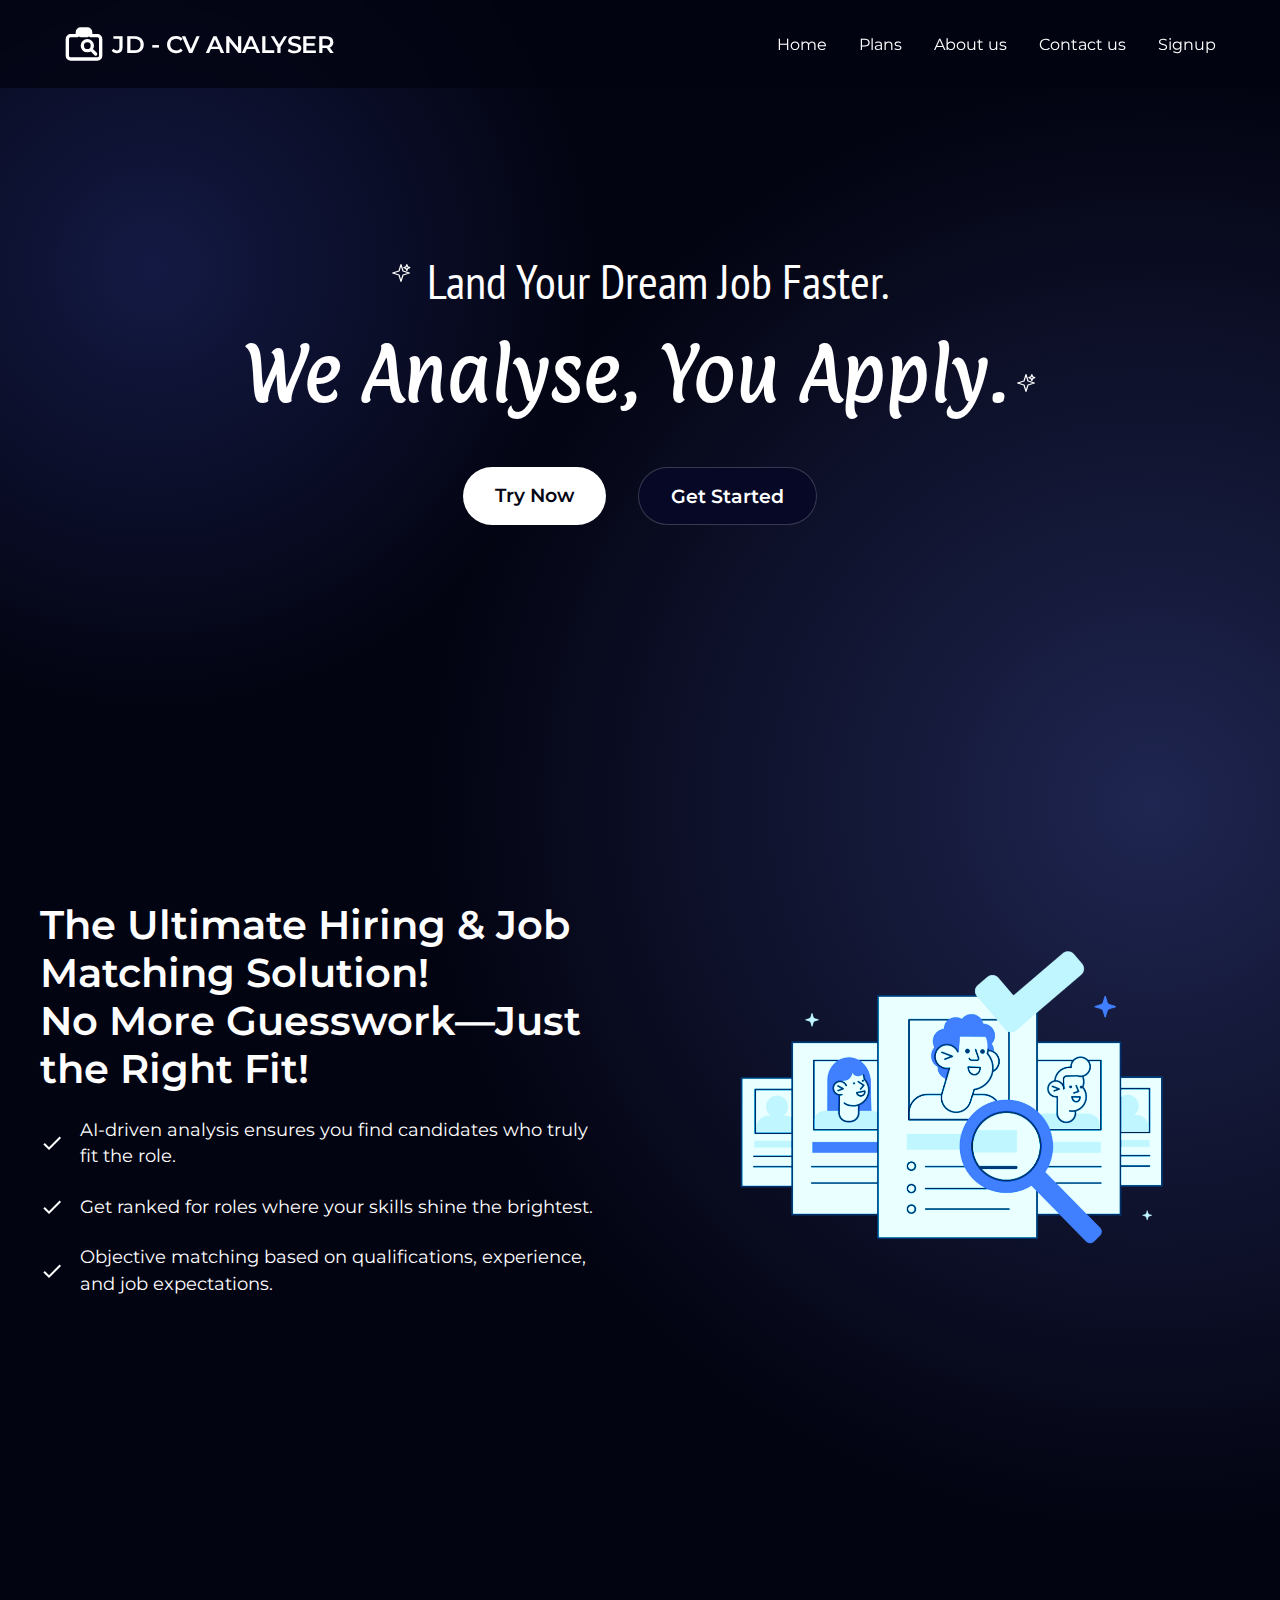
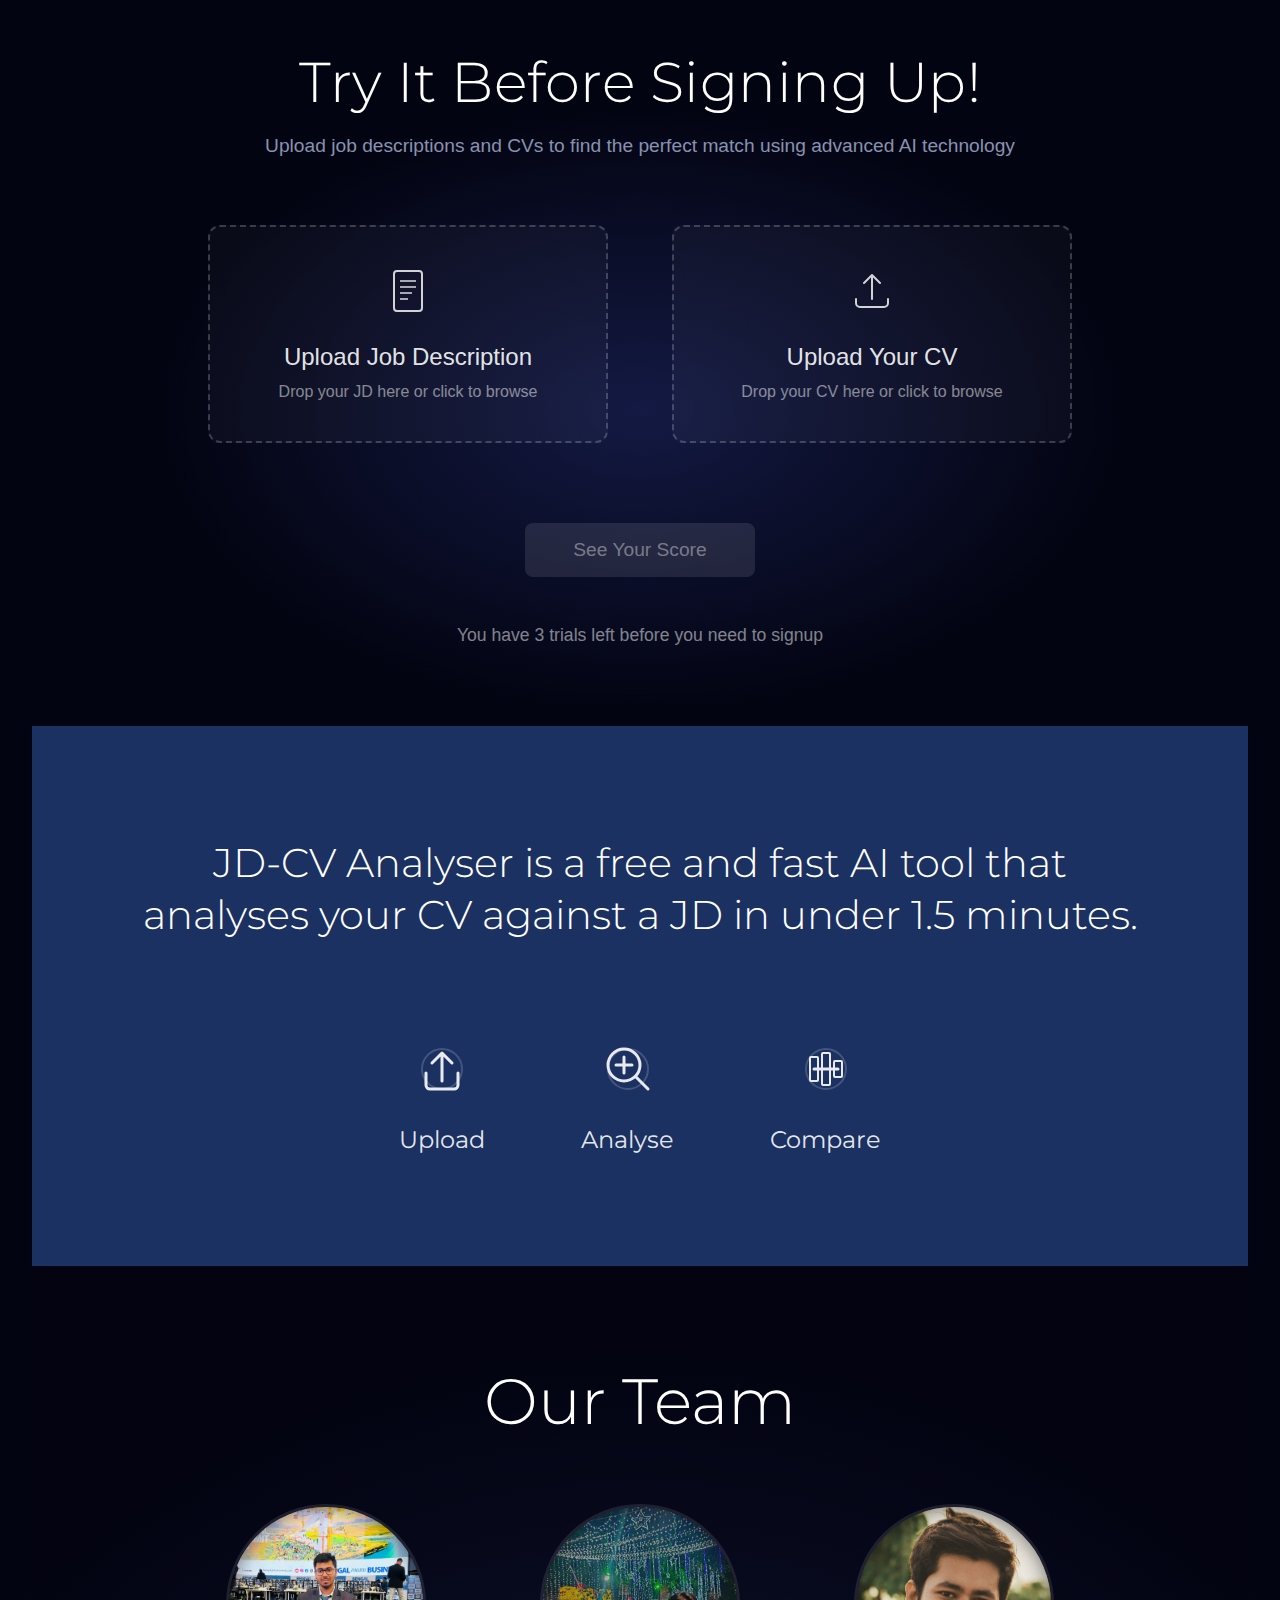
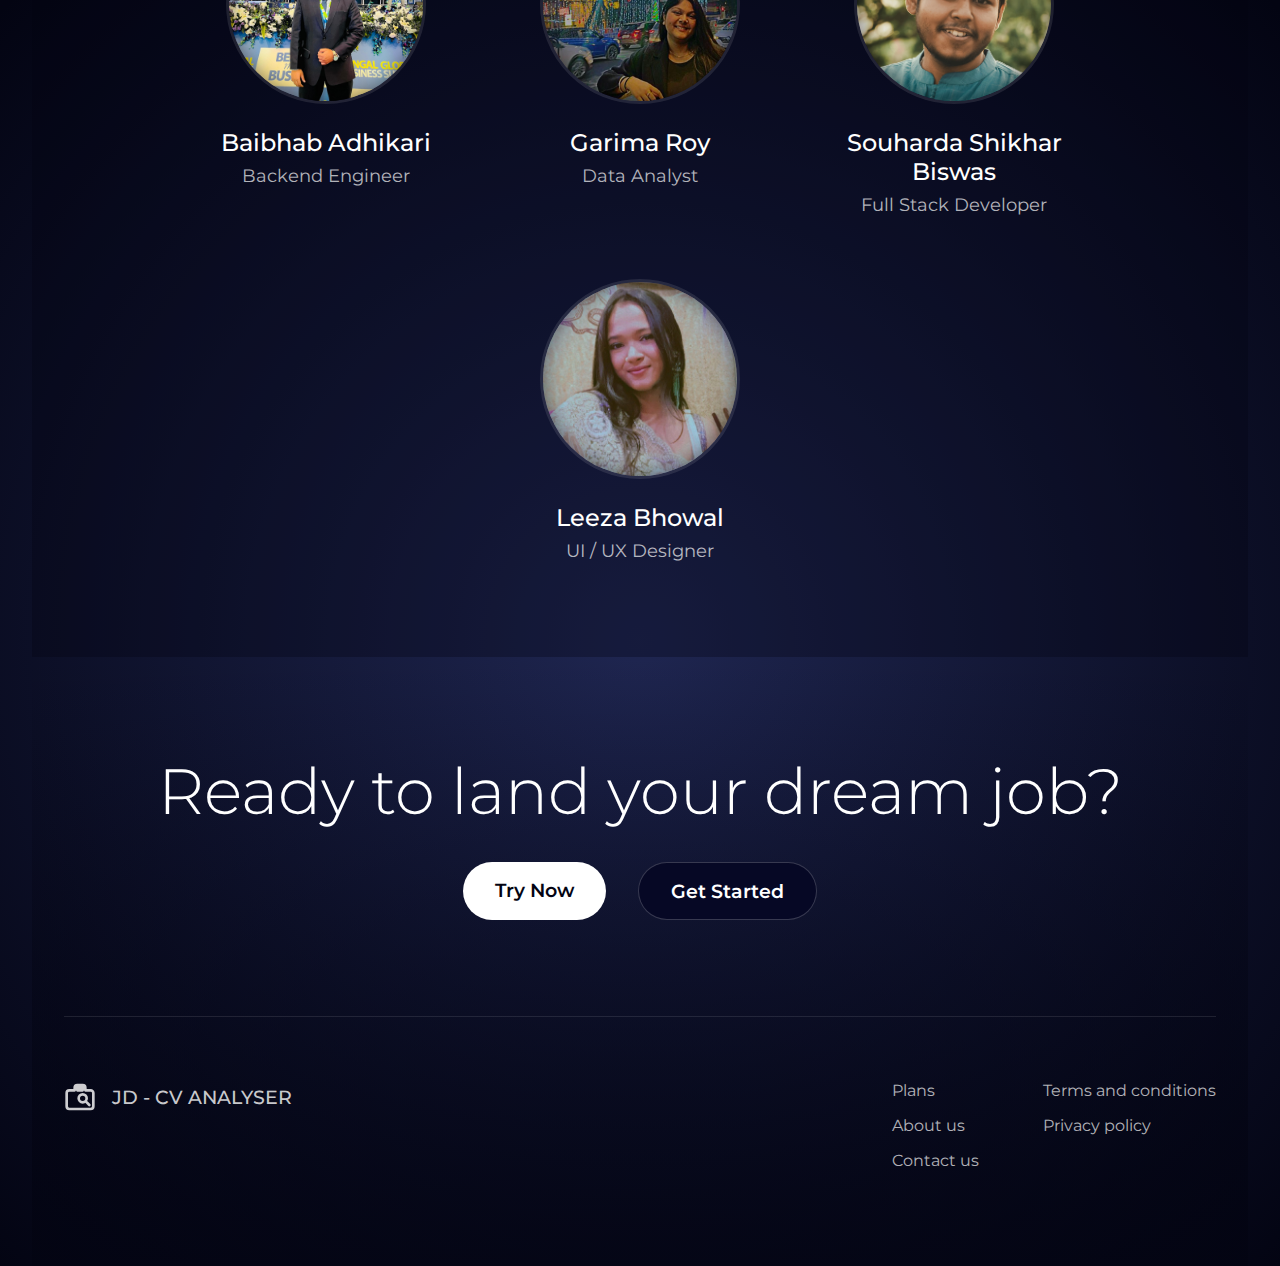
==== frontend/index.html @ 272a3bd8 "add new SVG icons and implement signup form toggle functionality; remove old signup files" ====
<!DOCTYPE html>

<html lang="en">

<head>
    <meta charset="UTF-8">
    <meta name="viewport" content="width=device-width, initial-scale=1.0">
    <title>JD - CV ANALYSER</title>
    <link
        href="https://fonts.googleapis.com/css2?family=Montserrat:wght@400;600&family=PT+Sans+Narrow:wght@400;700&family=Paprika&display=swap"
        rel="stylesheet">
    <link rel="stylesheet" href="styles.css">
</head>

<body>
    <nav>
        <a href="#home" class="logo">
            <img src="../assets/images/briefcase-search.svg" alt="Logo">
            JD - CV ANALYSER
        </a>
        <div class="nav-links">
            <a href="#home">Home</a>
            <a href="#plans">Plans</a>
            <a href="#about">About us</a>
            <a href="#contact">Contact us</a>
            <a href="signup.html">Signup</a>
        </div>
    </nav>

    <main>
        <div class="hero" id="home">
            <h1><span class="sparkle sparkle-start"><img src="../assets/images/sparkle.svg" alt="sparkle"></span>Land Your
                Dream Job
                Faster.</h1>
            <h2>We Analyse, You Apply.<span class="sparkle sparkle-end"><img src="../assets/images/sparkle.svg"
                        alt="sparkle"></span>
            </h2>
            <div class="buttons">
                <a href="#try-section" class="btn btn-primary">Try Now</a>
                <a href="signup.html" class="btn btn-secondary">Get Started</a>
            </div>
        </div>

        <div class="features">
            <div class="features-content">
                <h2 class="features-title">The Ultimate Hiring & Job Matching Solution!<br>No More Guesswork—Just the
                    Right Fit!</h2>
                <ul class="features-list">
                    <li>AI-driven analysis ensures you find candidates who truly fit the role.</li>
                    <li>Get ranked for roles where your skills shine the brightest.</li>
                    <li>Objective matching based on qualifications, experience, and job expectations.</li>
                </ul>
            </div>
            <div class="features-illustration">
                <img src="../assets/images/Perfect candidate's cv found.png" alt="Resume Analysis Illustration">
            </div>
        </div>

        <!-- Try Before Signup Section -->
        <section class="try-before-signup" id="try-section">
            <div class="container">
                <h2>Try It Before Signing Up!</h2>
                <p class="subtitle">Upload job descriptions and CVs to find the perfect match using advanced AI
                    technology</p>

                <div class="upload-containers">
                    <div class="upload-box">
                        <div class="upload-area" id="jdUploadArea">
                            <img src="../assets/images/document-icon.svg" alt="Document Icon">
                            <h3>Upload Job Description</h3>
                            <p>Drop your JD here or click to browse</p>
                            <input type="file" id="jdFileInput" accept=".pdf,.txt,.rtf,.docx" hidden>
                        </div>
                    </div>

                    <div class="upload-box">
                        <div class="upload-area" id="cvUploadArea">
                            <img src="../assets/images/upload-icon.svg" alt="Upload Icon">
                            <h3>Upload Your CV</h3>
                            <p>Drop your CV here or click to browse</p>
                            <input type="file" id="cvFileInput" accept=".pdf,.txt,.rtf,.docx" hidden>
                        </div>
                    </div>
                </div>

                <button id="seeScore" class="score-button" disabled>See Your Score</button>

                <p class="trials-text">You have <span id="trialsLeft">3</span> trials left before you need to signup</p>
            </div>
        </section>

        <!-- Process Section -->
        <section class="process">
            <h2>JD-CV Analyser is a free and fast AI tool that analyses your CV against a JD in under 1.5 minutes.</h2>
            <div class="process-steps">
                <div class="step">
                    <img src="../assets/images/upload-step-icon.svg" alt="Upload">
                    <h3>Upload</h3>
                </div>
                <div class="step">
                    <img src="../assets/images/analyse-icon.svg" alt="Analyse">
                    <h3>Analyse</h3>
                </div>
                <div class="step">
                    <img src="../assets/images/compare-icon.svg" alt="Compare">
                    <h3>Compare</h3>
                </div>
            </div>
        </section>

        <!-- Team Section -->
        <section class="team" id="about">
            <h2>Our Team</h2>
            <div class="team-members">
                <div class="member">
                    <div class="member-image">
                        <img src="../assets/images/team/baibhab.jpg" alt="Baibhab Adhikari">
                    </div>
                    <h3>Baibhab Adhikari</h3>
                    <p>Backend Engineer</p>
                </div>
                <div class="member">
                    <div class="member-image">
                        <img src="../assets/images/team/garima.jpg" alt="Garima Roy">
                    </div>
                    <h3>Garima Roy</h3>
                    <p>Data Analyst</p>
                </div>
                <div class="member">
                    <div class="member-image">
                        <img src="../assets/images/team/souharda.jpg" alt="Souhardha Shikhar Biswas">
                    </div>
                    <h3>Souharda Shikhar Biswas</h3>
                    <p>Full Stack Developer</p>
                </div>
                <div class="member">
                    <div class="member-image">
                        <img src="../assets/images/team/leeza.jpg" alt="Leeza Bhowal">
                    </div>
                    <h3>Leeza Bhowal</h3>
                    <p>UI / UX Designer</p>
                </div>
            </div>
        </section>

        <!-- Footer Section -->
        <footer class="footer">
            <div class="footer-content">
                <div class="footer-cta">
                    <h2>Ready to land your dream job?</h2>
                    <div class="footer-buttons">
                        <a href="#try-section" class="btn btn-primary">Try Now</a>
                        <a href="signup.html" class="btn btn-secondary">Get Started</a>
                    </div>
                </div>
                <div class="footer-bottom">
                    <div class="footer-logo">
                        <img src="../assets/images/briefcase-search.svg" alt="Logo">
                        <span>JD - CV ANALYSER</span>
                    </div>
                    <div class="footer-links">
                        <div class="footer-links-column">
                            <a href="#plans">Plans</a>
                            <a href="#about">About us</a>
                            <a href="#contact">Contact us</a>
                        </div>
                        <div class="footer-links-column">
                            <a href="#terms">Terms and conditions</a>
                            <a href="#privacy">Privacy policy</a>
                        </div>
                    </div>
                </div>
            </div>
        </footer>
    </main>
    <script src="script.js"></script>
</body>

</html>
---- frontend/styles.css ----
* {
    margin: 0;
    padding: 0;
    box-sizing: border-box;
}

/* Hide scrollbar for Chrome, Safari and Opera */
::-webkit-scrollbar {
    display: none;
}

/* Hide scrollbar for IE, Edge and Firefox */
html {
    -ms-overflow-style: none;
    /* IE and Edge */
    scrollbar-width: none;
    /* Firefox */
    scroll-behavior: smooth;
    scroll-padding-top: 100px;
    /* Add padding for fixed nav */
}

body {
    min-height: 100vh;
    background:
        radial-gradient(circle 728px at 12% 6%,
            rgba(30, 40, 100, 0.6) 0%,
            rgba(3, 4, 18, 0) 60%),
        radial-gradient(circle 1200px at 90% 18%,
            rgba(49, 60, 122, 0.6) 0%,
            rgba(7, 9, 37, 0) 60%),
        radial-gradient(ellipse 800px 500px at 50% 45%,
            rgba(30, 40, 100, 0.6) 0%,
            rgba(3, 4, 18, 0) 60%),
        radial-gradient(circle 1500px at 50% 86%,
            rgba(49, 60, 122, 0.6) 0%,
            rgba(7, 9, 37, 0) 60%),
        #030412;
    font-family: Arial, sans-serif;
    color: white;
    overflow-x: hidden;
}

nav {
    position: fixed;
    top: 0;
    left: 0;
    right: 0;
    padding: 1.5rem 4rem;
    display: flex;
    justify-content: space-between;
    align-items: center;
    background: rgba(3, 4, 18, 0.8);
    backdrop-filter: blur(10px);
    z-index: 1000;
    font-family: 'Montserrat';
}

.logo {
    display: flex;
    align-items: center;
    gap: 0.5rem;
    font-size: 1.5rem;
    font-weight: 600;
    font-family: 'Montserrat';
    letter-spacing: -0.5px;
    color: white;
    text-decoration: none;
    transition: opacity 0.3s;
}

.logo:hover {
    opacity: 0.8;
}

.logo img {
    width: 40px;
    height: 40px;
}

.nav-links {
    display: flex;
    gap: 2rem;
}

.nav-links a {
    color: white;
    text-decoration: none;
    font-size: 1rem;
    transition: opacity 0.3s;
    font-weight: 400;
}

.nav-links a:hover {
    opacity: 0.8;
}

main {
    min-height: 100vh;
    padding: 0 2rem;
    display: block;
}

.hero {
    min-height: 70vh;
    display: flex;
    flex-direction: column;
    align-items: center;
    justify-content: center;
    padding-top: 80px;
    margin-bottom: 4rem;
}

.hero h2 {
    font-size: 4rem;
    margin-bottom: 3rem;
    font-weight: 700;
    font-family: 'Paprika';
}

.hero h1 {
    font-size: 3rem;
    margin-top: 4rem;
    margin-bottom: 1rem;
    font-weight: 400;
    font-family: 'PT Sans Narrow';
}

.buttons {
    display: flex;
    gap: 2rem;
    justify-content: center;
}

.btn {
    padding: 1rem 2rem;
    border-radius: 50px;
    font-size: 1.2rem;
    cursor: pointer;
    transition: transform 0.3s;
    text-decoration: none;
    font-family: 'Montserrat', sans-serif;
    font-weight: 600;
}

.btn:hover {
    transform: scale(1.05);
}

.btn-primary {
    background: white;
    color: #030412;
}

.btn-secondary {
    background: #060825;
    color: white;
    border: 1px solid rgba(255, 255, 255, 0.2);
}

.sparkle {
    display: inline-block;
    width: 20px;
    height: 20px;
    position: relative;
}

.sparkle-start {
    margin-right: 1rem;
    top: -1rem;
    /* left: -1rem; */
}

.sparkle-end {
    margin-left: 0.5rem;
    top: -0.5rem;
}

.sparkle img {
    width: 100%;
    height: 100%;
}

.features {
    min-height: 90vh;
    display: flex;
    align-items: center;
    gap: 4rem;
    max-width: 1200px;
    margin: 4rem auto;
    padding: 2rem 0;
}

.features-content {
    flex: 1;
}

.features-title {
    font-family: 'Montserrat', sans-serif;
    font-size: 2.5rem;
    font-weight: 600;
    margin-bottom: 1.5rem;
    line-height: 1.2;
}

.features-list {
    list-style: none;
    display: flex;
    flex-direction: column;
    gap: 1.5rem;
}

.features-list li {
    display: flex;
    align-items: center;
    gap: 1rem;
    font-size: 1.1rem;
    line-height: 1.5;
    font-family: 'Montserrat', sans-serif;
}

.features-list li::before {
    content: "";
    display: inline-block;
    width: 24px;
    height: 24px;
    background-image: url('data:image/svg+xml,<svg xmlns="http://www.w3.org/2000/svg" viewBox="0 0 24 24" fill="white"><path d="M9 16.17L4.83 12l-1.42 1.41L9 19 21 7l-1.41-1.41L9 16.17z"/></svg>');
    background-size: contain;
    flex-shrink: 0;
}

.features-illustration {
    flex: 1;
    display: flex;
    justify-content: center;
}

.features-illustration img {
    width: 100%;
    max-width: 1000px;
    height: auto;
}

/* @media (max-width: 768px) {
    .features {
        flex-direction: column;
        text-align: center;
        gap: 2rem;
    }

    .features-list li {
        justify-content: center;
    }

    .features-title {
        font-size: 2rem;
    }
} */

/* Process Section */
.process {
    min-height: 60vh;
    display: flex;
    flex-direction: column;
    align-items: center;
    justify-content: center;
    padding: 4rem 2rem;
    background: rgba(3, 4, 18, 0.5);
    text-align: center;
    background-color: #1B3162; 
    padding: 0px 0px 0px 0px;
    margin: 0px 0px 0px 0px;
}

.process h2 {
    font-size: 2.5rem;
    font-weight: 300;
    max-width: 1000px;
    margin-bottom: 4rem;
    line-height: 1.3;
    font-family: 'Montserrat', sans-serif;
}

.process-steps {
    display: flex;
    justify-content: center;
    gap: 6rem;
    margin-top: 2rem;
}

.step {
    display: flex;
    flex-direction: column;
    align-items: center;
    gap: 1.5rem;
}

.step img {
    width: 64px;
    height: 64px;
    opacity: 0.9;
}

.step h3 {
    font-size: 1.5rem;
    font-weight: 400;
    color: rgba(255, 255, 255, 0.9);
    font-family: 'Montserrat', sans-serif;
}

@media (max-width: 768px) {
    .process h2 {
        font-size: 2rem;
    }

    .process-steps {
        flex-direction: column;
        gap: 3rem;
    }
}

/* Try Before Signup Section */
.try-before-signup {
    padding: 80px 0;
    text-align: center;
    color: #FFFFFF;
}

.try-before-signup h2 {
    font-size: 3.5rem;
    margin-bottom: 1rem;
    font-weight: 300;
    font-family: 'Montserrat', sans-serif;
    letter-spacing: 0.5px;
}

.try-before-signup .subtitle {
    font-size: 1.2rem;
    color: #8892B0;
    margin-bottom: 4rem;
    max-width: 800px;
    margin-left: auto;
    margin-right: auto;
    line-height: 1.5;
}

.upload-containers {
    display: flex;
    justify-content: center;
    gap: 4rem;
    margin-bottom: 3rem;
    padding: 0 2rem;
}

.upload-box {
    flex: 0 1 400px;
}

.upload-area {
    border: 2px dashed rgba(255, 255, 255, 0.2);
    border-radius: 12px;
    padding: 2.5rem;
    background: rgba(255, 255, 255, 0.03);
    cursor: pointer;
    transition: all 0.3s ease;
}

.upload-area:hover {
    border-color: rgba(255, 255, 255, 0.4);
    background: rgba(255, 255, 255, 0.05);
}

.upload-area img {
    width: 48px;
    height: 48px;
    margin-bottom: 1.5rem;
    opacity: 0.9;
}

.upload-area h3 {
    font-size: 1.5rem;
    margin-bottom: 0.75rem;
    font-weight: 400;
    color: rgba(255, 255, 255, 0.9);
}

.upload-area p {
    color: rgba(255, 255, 255, 0.5);
    font-size: 1rem;
}

.score-button {
    background: #64FFDA;
    color: #0A192F;
    border: none;
    padding: 1rem 3rem;
    font-size: 1.2rem;
    border-radius: 8px;
    cursor: pointer;
    transition: all 0.3s ease;
    margin: 2rem 0 3rem;
    font-weight: 500;
}

.score-button:disabled {
    background: rgba(255, 255, 255, 0.1);
    color: rgba(255, 255, 255, 0.4);
    cursor: not-allowed;
}

.score-button:hover:not(:disabled) {
    transform: translateY(-2px);
    box-shadow: 0 4px 12px rgba(100, 255, 218, 0.25);
}

.upload-area.disabled {
    opacity: 0.5;
    cursor: not-allowed;
    border-color: rgba(255, 255, 255, 0.1);
    pointer-events: none;
}

.upload-area.disabled:hover {
    background: rgba(255, 255, 255, 0.03);
    border-color: rgba(255, 255, 255, 0.1);
}

.trials-text {
    color: rgba(255, 255, 255, 0.5);
    font-size: 1.1rem;
    transition: all 0.3s ease;
}

.trials-text.no-trials {
    color: #FF4D4D;
    font-weight: 500;
}

/* Drag and Drop States */
.upload-area.drag-over {
    border-style: solid;
    border-color: rgba(255, 255, 255, 0.5);
    background: rgba(255, 255, 255, 0.08);
}

/* Team Section */
.team {
    padding: 6rem 2rem;
    text-align: center;
    background: rgba(3, 4, 18, 0.3);
}

.team h2 {
    font-size: 4rem;
    margin-bottom: 4rem;
    font-weight: 300;
    font-family: 'Montserrat', sans-serif;
    color: white;
}

.team-members {
    display: flex;
    justify-content: center;
    gap: 4rem;
    flex-wrap: wrap;
    max-width: 1400px;
    margin: 0 auto;
}

.member {
    flex: 0 1 250px;
    display: flex;
    flex-direction: column;
    align-items: center;
    gap: 1.5rem;
}

.member-image {
    width: 200px;
    height: 200px;
    border-radius: 50%;
    overflow: hidden;
    border: 3px solid rgba(255, 255, 255, 0.1);
    position: relative;
}

.member-image::after {
    content: '';
    position: absolute;
    inset: 0;
    border-radius: 50%;
    box-shadow: inset 0 0 20px rgba(0, 0, 0, 0.5);
}

.member-image img {
    width: 100%;
    height: 100%;
    object-fit: cover;
    transition: transform 0.3s ease;
}

.member:hover .member-image img {
    transform: scale(1.1);
}

.member h3 {
    font-size: 1.5rem;
    font-weight: 500;
    color: white;
    font-family: 'Montserrat', sans-serif;
    margin: 0;
}

.member p {
    font-size: 1.1rem;
    color: rgba(255, 255, 255, 0.7);
    margin: -1rem 0 0 0;
    font-family: 'Montserrat', sans-serif;
}

@media (max-width: 768px) {
    .team h2 {
        font-size: 3rem;
    }

    .team-members {
        gap: 3rem;
    }

    .member-image {
        width: 180px;
        height: 180px;
    }
}

/* Footer Section */
.footer {
    padding: 6rem 2rem;
    background: linear-gradient(180deg, rgba(3, 4, 18, 0) 0%, rgba(3, 4, 18, 0.8) 100%);
}

.footer-content {
    max-width: 1400px;
    margin: 0 auto;
}

.footer-cta {
    text-align: center;
    margin-bottom: 6rem;
}

.footer-cta h2 {
    font-size: 4rem;
    font-weight: 300;
    margin-bottom: 2rem;
    font-family: 'Montserrat', sans-serif;
    line-height: 1.2;
}

.footer-buttons {
    display: flex;
    gap: 2rem;
    justify-content: center;
}

.footer-bottom {
    display: flex;
    justify-content: space-between;
    align-items: flex-start;
    padding-top: 4rem;
    border-top: 1px solid rgba(255, 255, 255, 0.1);
}

.footer-logo {
    display: flex;
    align-items: center;
    gap: 1rem;
}

.footer-logo img {
    width: 32px;
    height: 32px;
    opacity: 0.8;
}

.footer-logo span {
    font-size: 1.2rem;
    font-weight: 500;
    color: rgba(255, 255, 255, 0.8);
    font-family: 'Montserrat', sans-serif;
}

.footer-links {
    display: flex;
    gap: 4rem;
}

.footer-links-column {
    display: flex;
    flex-direction: column;
    gap: 1rem;
}

.footer-links a {
    color: rgba(255, 255, 255, 0.7);
    text-decoration: none;
    font-size: 1rem;
    transition: color 0.3s;
    font-family: 'Montserrat', sans-serif;
}

.footer-links a:hover {
    color: white;
}

@media (max-width: 768px) {
    .footer {
        padding: 4rem 2rem;
    }

    .footer-cta h2 {
        font-size: 2.5rem;
    }

    .footer-bottom {
        flex-direction: column;
        align-items: center;
        gap: 2rem;
        text-align: center;
    }

    .footer-links {
        flex-direction: column;
        gap: 2rem;
        align-items: center;
    }

    .footer-links-column {
        align-items: center;
    }
}
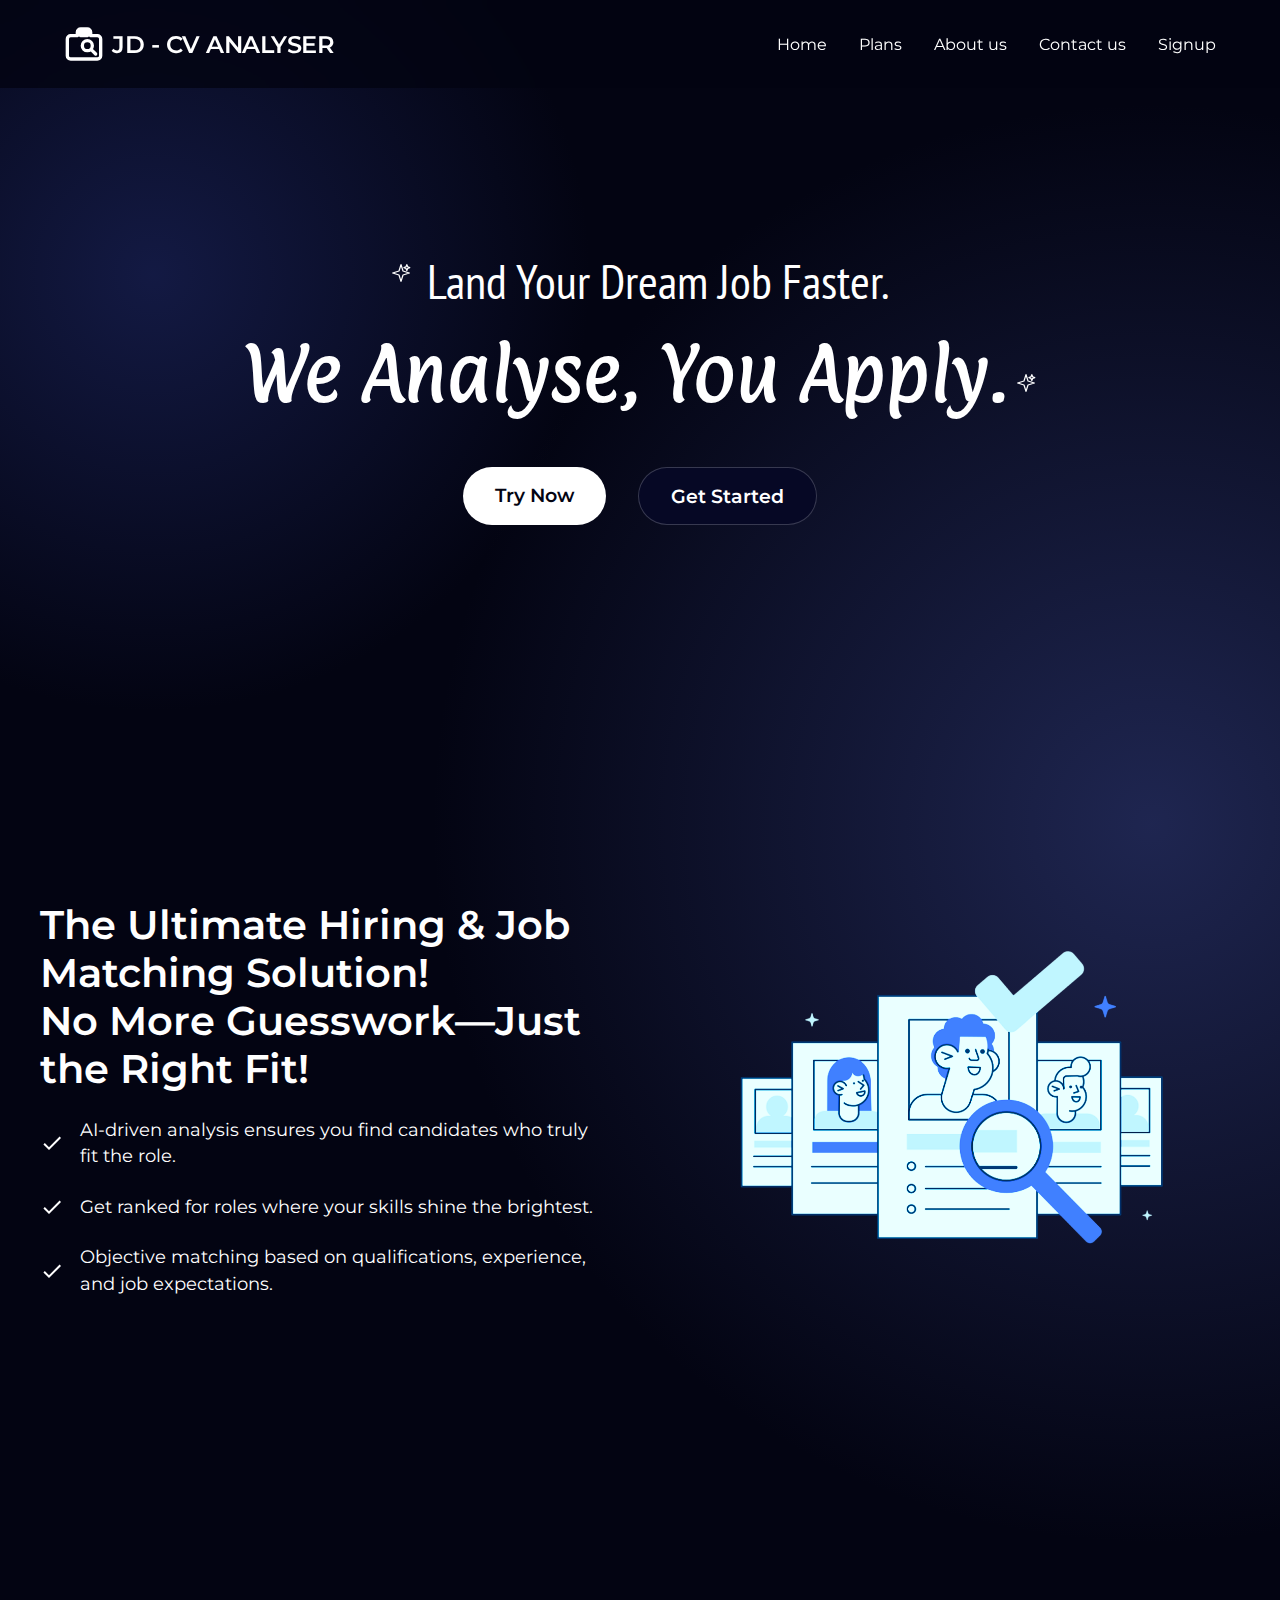
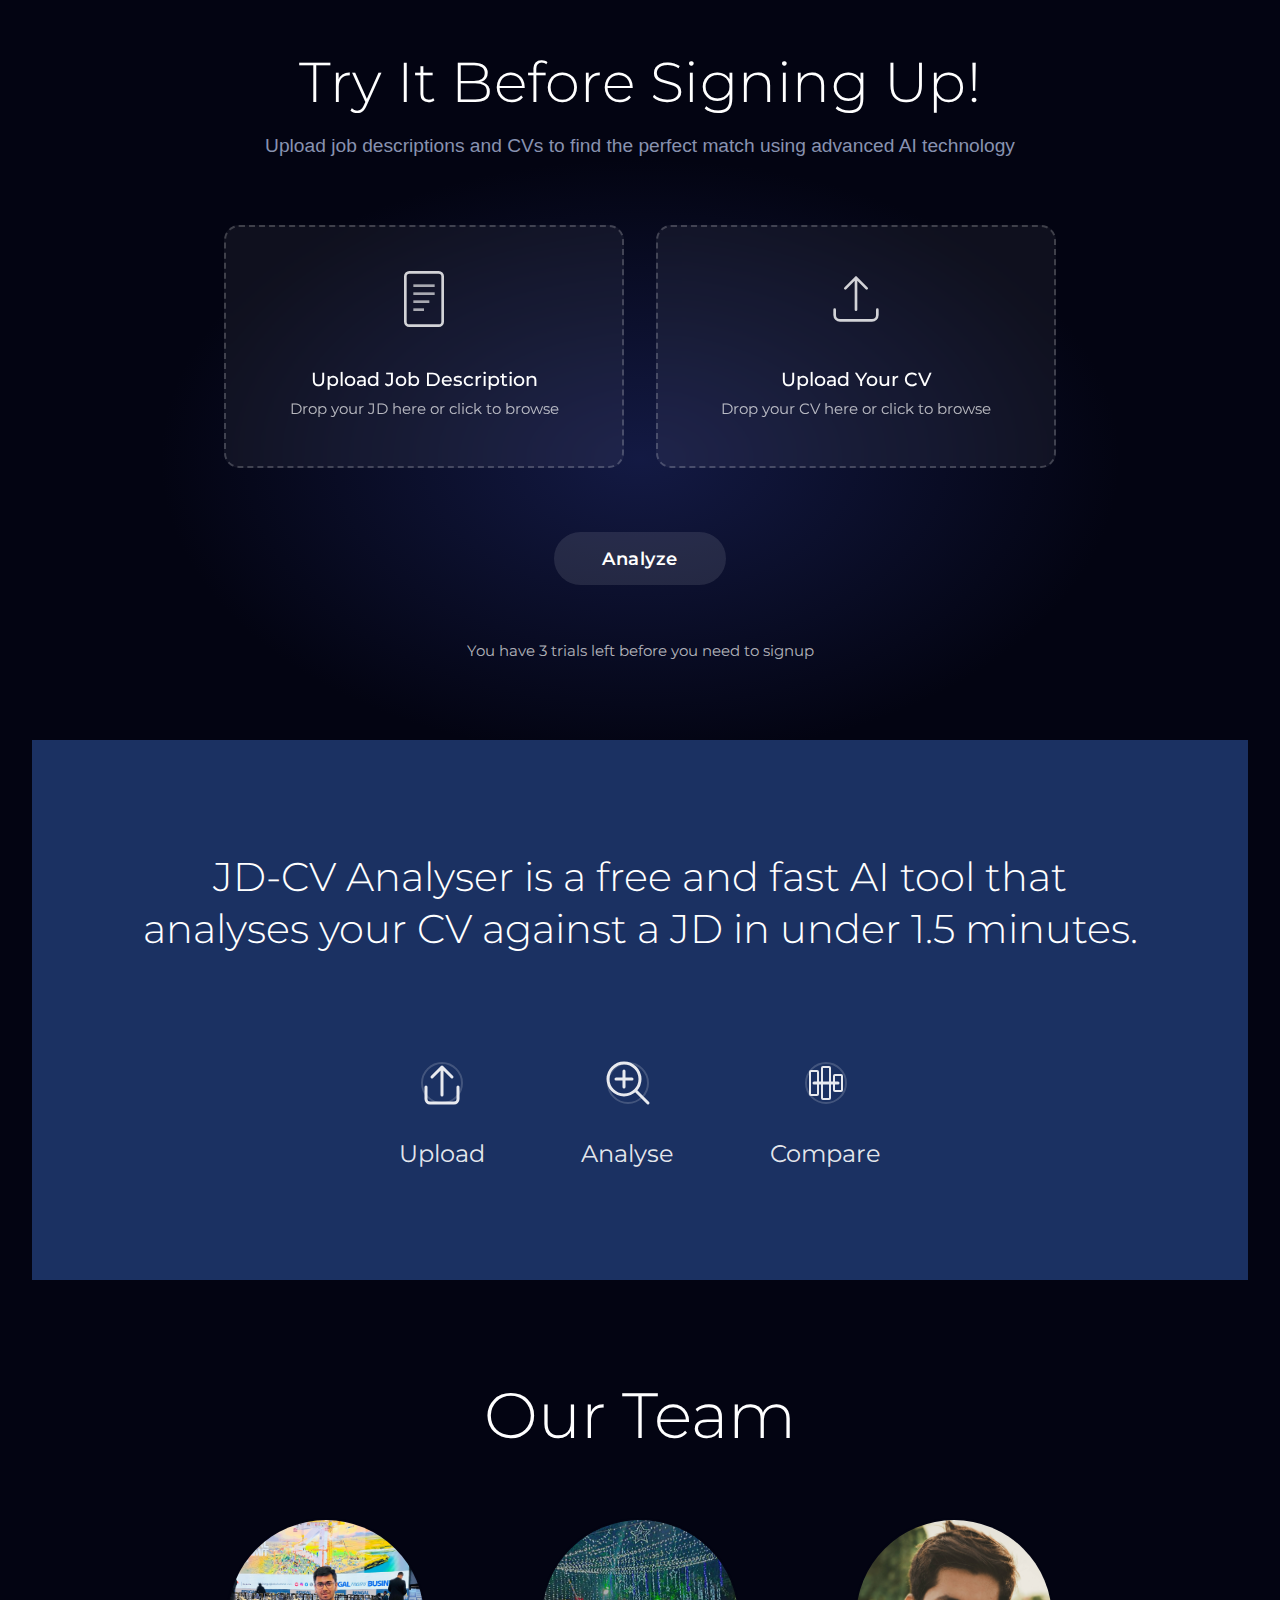
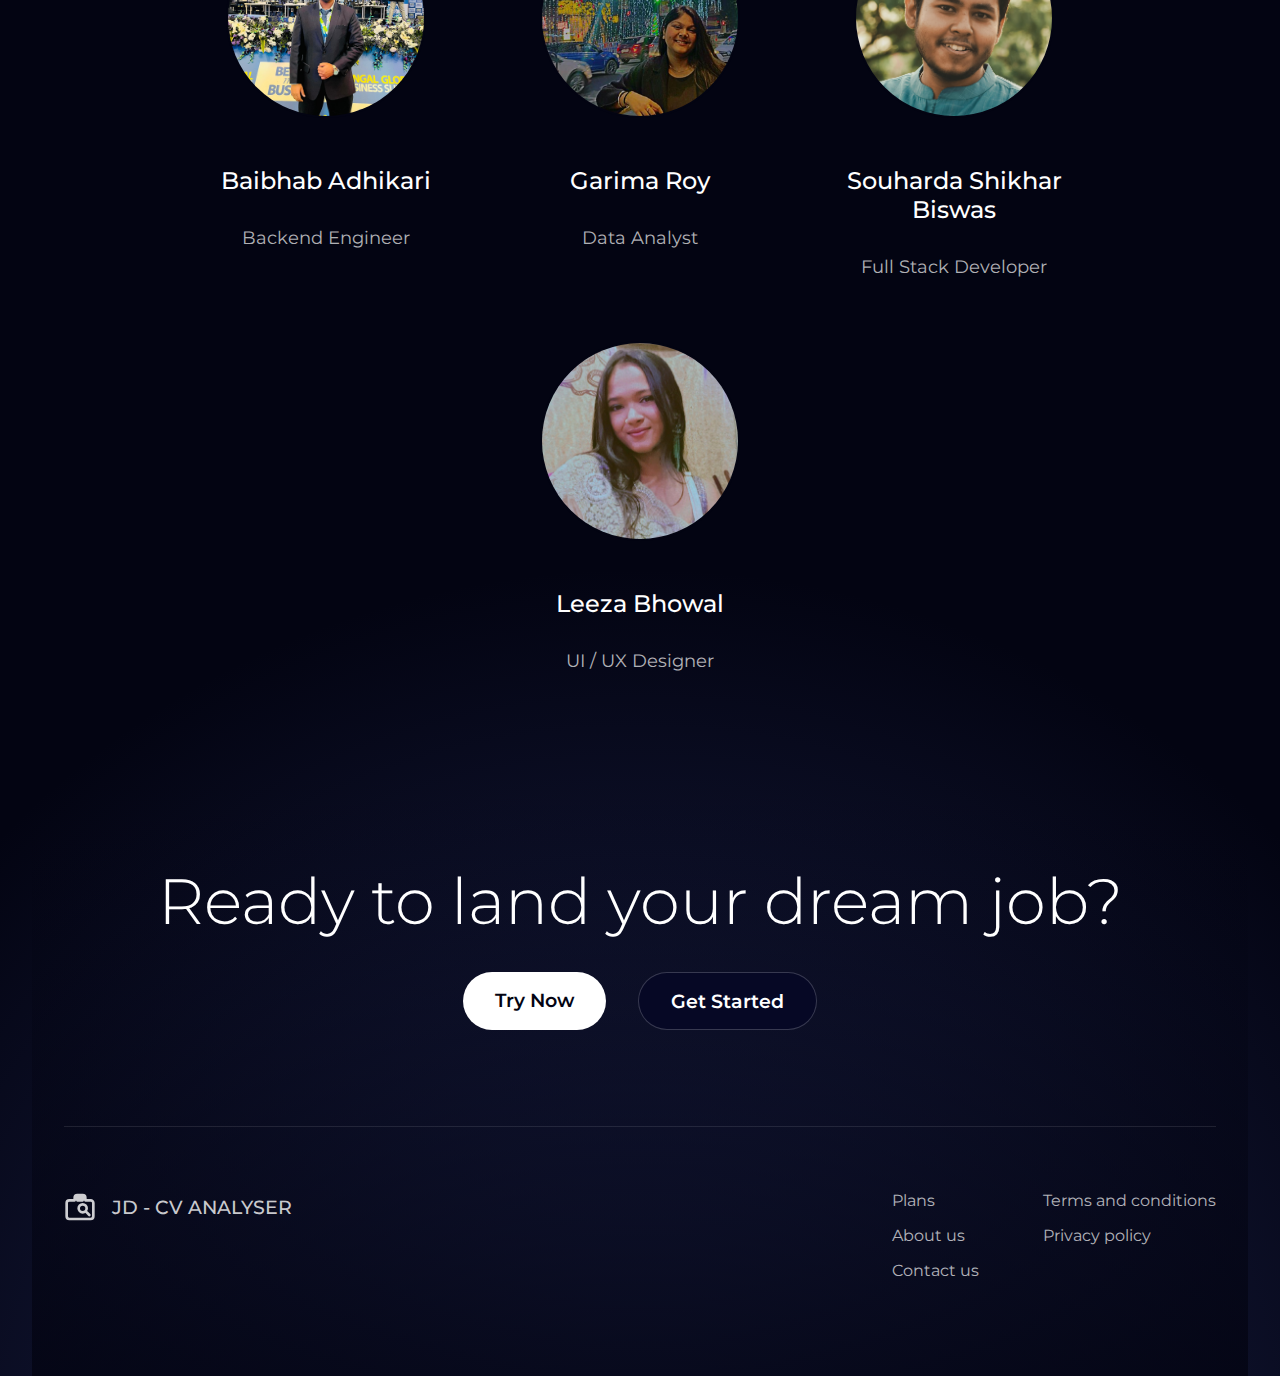
==== commit 60e931ac: "Enhance frontend UI with dynamic result display and improved error handling" ====
--- a/frontend/index.html
+++ b/frontend/index.html
@@ -20,7 +20,7 @@
         </a>
         <div class="nav-links">
             <a href="#home">Home</a>
-            <a href="#plans">Plans</a>
+            <a href="plans.html">Plans</a>
             <a href="#about">About us</a>
             <a href="#contact">Contact us</a>
             <a href="signup.html">Signup</a>
@@ -29,7 +29,8 @@
 
     <main>
         <div class="hero" id="home">
-            <h1><span class="sparkle sparkle-start"><img src="../assets/images/sparkle.svg" alt="sparkle"></span>Land Your
+            <h1><span class="sparkle sparkle-start"><img src="../assets/images/sparkle.svg" alt="sparkle"></span>Land
+                Your
                 Dream Job
                 Faster.</h1>
             <h2>We Analyse, You Apply.<span class="sparkle sparkle-end"><img src="../assets/images/sparkle.svg"
@@ -83,7 +84,7 @@
                     </div>
                 </div>
 
-                <button id="seeScore" class="score-button" disabled>See Your Score</button>
+                <button id="seeScore" class="score-button" disabled>Analyze</button>
 
                 <p class="trials-text">You have <span id="trialsLeft">3</span> trials left before you need to signup</p>
             </div>
--- a/frontend/styles.css
+++ b/frontend/styles.css
@@ -32,7 +32,7 @@
         radial-gradient(ellipse 800px 500px at 50% 45%,
             rgba(30, 40, 100, 0.6) 0%,
             rgba(3, 4, 18, 0) 60%),
-        radial-gradient(circle 1500px at 50% 86%,
+        radial-gradient(circle 1500px at 50% 102%,
             rgba(49, 60, 122, 0.6) 0%,
             rgba(7, 9, 37, 0) 60%),
         #030412;
@@ -344,110 +344,296 @@
     line-height: 1.5;
 }
 
+/* Upload Area Styles */
 .upload-containers {
     display: flex;
-    justify-content: center;
-    gap: 4rem;
-    margin-bottom: 3rem;
-    padding: 0 2rem;
+    gap: 2rem;
+    margin: 2rem 0;
+    flex-wrap: wrap;
+    justify-content: center;
 }
 
 .upload-box {
-    flex: 0 1 400px;
+    flex: 1;
+    min-width: 300px;
+    max-width: 400px;
 }
 
 .upload-area {
     border: 2px dashed rgba(255, 255, 255, 0.2);
-    border-radius: 12px;
+    border-radius: 15px;
     padding: 2.5rem;
-    background: rgba(255, 255, 255, 0.03);
+    text-align: center;
     cursor: pointer;
     transition: all 0.3s ease;
-}
-
-.upload-area:hover {
-    border-color: rgba(255, 255, 255, 0.4);
     background: rgba(255, 255, 255, 0.05);
-}
-
-.upload-area img {
-    width: 48px;
-    height: 48px;
-    margin-bottom: 1.5rem;
-    opacity: 0.9;
-}
-
-.upload-area h3 {
-    font-size: 1.5rem;
-    margin-bottom: 0.75rem;
-    font-weight: 400;
-    color: rgba(255, 255, 255, 0.9);
-}
-
-.upload-area p {
-    color: rgba(255, 255, 255, 0.5);
-    font-size: 1rem;
-}
-
-.score-button {
-    background: #64FFDA;
-    color: #0A192F;
-    border: none;
-    padding: 1rem 3rem;
-    font-size: 1.2rem;
-    border-radius: 8px;
-    cursor: pointer;
-    transition: all 0.3s ease;
-    margin: 2rem 0 3rem;
-    font-weight: 500;
-}
-
-.score-button:disabled {
-    background: rgba(255, 255, 255, 0.1);
-    color: rgba(255, 255, 255, 0.4);
-    cursor: not-allowed;
-}
-
-.score-button:hover:not(:disabled) {
+    backdrop-filter: blur(10px);
+}
+
+.upload-area:hover, .upload-area.drag-over {
+    border-color: rgba(74, 111, 255, 0.8);
+    background: rgba(74, 111, 255, 0.1);
     transform: translateY(-2px);
-    box-shadow: 0 4px 12px rgba(100, 255, 218, 0.25);
 }
 
 .upload-area.disabled {
     opacity: 0.5;
     cursor: not-allowed;
-    border-color: rgba(255, 255, 255, 0.1);
     pointer-events: none;
 }
 
-.upload-area.disabled:hover {
+.upload-area img {
+    width: 64px;
+    height: 64px;
+    margin-bottom: 1.5rem;
+    opacity: 0.9;
+}
+
+.upload-area h3 {
+    margin: 0.5rem 0;
+    color: white;
+    font-family: 'Montserrat', sans-serif;
+    font-size: 1.2rem;
+    font-weight: 500;
+}
+
+.upload-area p {
+    color: rgba(255, 255, 255, 0.7);
+    margin: 0.5rem 0;
+    font-family: 'Montserrat', sans-serif;
+    font-size: 0.95rem;
+}
+
+.score-button {
+    background: linear-gradient(45deg, #4a6fff, #6a4aff);
+    color: white;
+    border: none;
+    padding: 1rem 3rem;
+    border-radius: 50px;
+    font-size: 1.1rem;
+    cursor: pointer;
+    transition: all 0.3s ease;
+    margin: 2rem 0;
+    font-family: 'Montserrat', sans-serif;
+    font-weight: 600;
+    letter-spacing: 0.5px;
+    box-shadow: 0 4px 15px rgba(74, 111, 255, 0.2);
+}
+
+.score-button:hover {
+    transform: translateY(-2px);
+    box-shadow: 0 6px 20px rgba(74, 111, 255, 0.3);
+}
+
+.score-button:disabled {
+    background: rgba(255, 255, 255, 0.1);
+    cursor: not-allowed;
+    transform: none;
+    box-shadow: none;
+}
+
+.trials-text {
+    color: rgba(255, 255, 255, 0.7);
+    margin-top: 1.5rem;
+    font-family: 'Montserrat', sans-serif;
+    font-size: 0.95rem;
+}
+
+/* Analysis Modal Styles */
+.analysis-modal {
+    position: fixed;
+    top: 0;
+    left: 0;
+    width: 100%;
+    height: 100%;
+    background: rgba(3, 4, 18, 0.9);
+    backdrop-filter: blur(10px);
+    display: flex;
+    justify-content: center;
+    align-items: center;
+    z-index: 1000;
+}
+
+.modal-content {
+    background: rgba(255, 255, 255, 0.05);
+    border: 1px solid rgba(255, 255, 255, 0.1);
+    padding: 2.5rem;
+    border-radius: 20px;
+    max-width: 700px;
+    width: 90%;
+    max-height: 90vh;
+    overflow-y: auto;
+    position: relative;
+    color: white;
+    font-family: 'Montserrat', sans-serif;
+    box-shadow: 0 25px 50px -12px rgba(0, 0, 0, 0.5);
+}
+
+.modal-header {
+    text-align: center;
+    margin-bottom: 2rem;
+}
+
+.modal-header h2 {
+    font-size: 2.5rem;
+    font-weight: 300;
+    margin-bottom: 0.5rem;
+}
+
+.modal-subtitle {
+    color: rgba(255, 255, 255, 0.7);
+    font-size: 1.1rem;
+}
+
+.close-button {
+    position: absolute;
+    right: 1.5rem;
+    top: 1.5rem;
+    font-size: 1.8rem;
+    cursor: pointer;
+    color: rgba(255, 255, 255, 0.7);
+    transition: color 0.3s ease;
+}
+
+.close-button:hover {
+    color: white;
+}
+
+.score-section {
+    text-align: center;
+    margin: 3rem 0;
+}
+
+.score-circle {
+    width: 180px;
+    height: 180px;
+    border-radius: 50%;
+    margin: 0 auto;
+    padding: 8px;
+    background: linear-gradient(45deg, #4a6fff, #6a4aff);
+    box-shadow: 0 0 30px rgba(74, 111, 255, 0.3);
+}
+
+.score-inner {
+    width: 100%;
+    height: 100%;
+    border-radius: 50%;
+    background: rgba(3, 4, 18, 0.9);
+    display: flex;
+    flex-direction: column;
+    justify-content: center;
+    align-items: center;
+}
+
+.score-number {
+    font-size: 3rem;
+    font-weight: 600;
+    background: linear-gradient(45deg, #4a6fff, #6a4aff);
+    -webkit-background-clip: text;
+    -webkit-text-fill-color: transparent;
+    line-height: 1;
+}
+
+.score-label {
+    color: rgba(255, 255, 255, 0.7);
+    margin-top: 0.5rem;
+    font-size: 0.9rem;
+    text-transform: uppercase;
+    letter-spacing: 1px;
+}
+
+.results-section {
+    display: flex;
+    flex-direction: column;
+    gap: 2rem;
+}
+
+.result-card {
     background: rgba(255, 255, 255, 0.03);
-    border-color: rgba(255, 255, 255, 0.1);
-}
-
-.trials-text {
-    color: rgba(255, 255, 255, 0.5);
+    border: 1px solid rgba(255, 255, 255, 0.1);
+    border-radius: 15px;
+    padding: 1.5rem;
+}
+
+.result-card h3 {
+    color: white;
+    font-size: 1.3rem;
+    font-weight: 500;
+    margin-bottom: 1rem;
+}
+
+.result-card p {
+    color: rgba(255, 255, 255, 0.8);
+    line-height: 1.6;
+}
+
+.skills-list {
+    list-style: none;
+    padding: 0;
+    display: flex;
+    flex-wrap: wrap;
+    gap: 0.8rem;
+}
+
+.skills-list li {
+    background: rgba(74, 111, 255, 0.1);
+    border: 1px solid rgba(74, 111, 255, 0.3);
+    padding: 0.5rem 1rem;
+    border-radius: 50px;
+    color: rgba(255, 255, 255, 0.9);
+    font-size: 0.9rem;
+}
+
+.skills-list li.no-skills {
+    color: rgba(255, 255, 255, 0.6);
+    border-color: rgba(255, 255, 255, 0.2);
+    background: transparent;
+}
+
+.cta-section {
+    margin-top: 3rem;
+    padding-top: 2rem;
+    border-top: 1px solid rgba(255, 255, 255, 0.1);
+}
+
+.cta-content {
+    text-align: center;
+}
+
+.cta-content p {
+    color: rgba(255, 255, 255, 0.7);
+    margin-bottom: 1.5rem;
     font-size: 1.1rem;
-    transition: all 0.3s ease;
-}
-
-.trials-text.no-trials {
-    color: #FF4D4D;
-    font-weight: 500;
-}
-
-/* Drag and Drop States */
-.upload-area.drag-over {
-    border-style: solid;
-    border-color: rgba(255, 255, 255, 0.5);
-    background: rgba(255, 255, 255, 0.08);
+}
+
+@media (max-width: 768px) {
+    .modal-content {
+        padding: 2rem 1.5rem;
+    }
+
+    .modal-header h2 {
+        font-size: 2rem;
+    }
+
+    .score-circle {
+        width: 150px;
+        height: 150px;
+    }
+
+    .score-number {
+        font-size: 2.5rem;
+    }
+
+    .results-section {
+        gap: 1.5rem;
+    }
 }
 
 /* Team Section */
 .team {
     padding: 6rem 2rem;
     text-align: center;
-    background: rgba(3, 4, 18, 0.3);
+    /* background: rgba(3, 4, 18, 0.3); */
 }
 
 .team h2 {
@@ -479,28 +665,46 @@
     width: 200px;
     height: 200px;
     border-radius: 50%;
-    overflow: hidden;
-    border: 3px solid rgba(255, 255, 255, 0.1);
+    overflow: visible;
     position: relative;
-}
-
-.member-image::after {
+    margin-bottom: 1rem;
+    transition: all 0.3s ease;
+}
+
+.member-image::before {
     content: '';
     position: absolute;
-    inset: 0;
+    top: -7px;
+    left: -7px;
+    right: -7px;
+    bottom: -7px;
     border-radius: 50%;
-    box-shadow: inset 0 0 20px rgba(0, 0, 0, 0.5);
+    background: linear-gradient(45deg, #4a6fff, #6a4aff);
+    opacity: 0;
+    transition: all 0.3s ease;
+    z-index: -1;
+    transform: scale(0.95);
+}
+
+.member-image:hover::before {
+    opacity: 1;
+    transform: scale(1);
+    box-shadow: 0 0 20px 6px rgba(74, 111, 255, 0.6);
 }
 
 .member-image img {
     width: 100%;
     height: 100%;
     object-fit: cover;
-    transition: transform 0.3s ease;
-}
-
-.member:hover .member-image img {
-    transform: scale(1.1);
+    border-radius: 50%;
+    border: 2px solid transparent;
+    transition: all 0.3s ease;
+    background: #030412;
+}
+
+.member-image:hover img {
+    border-color: rgba(74, 111, 255, 0.5);
+    transform: scale(1.02);
 }
 
 .member h3 {
@@ -508,13 +712,13 @@
     font-weight: 500;
     color: white;
     font-family: 'Montserrat', sans-serif;
-    margin: 0;
+    margin: 0.5rem 0;
 }
 
 .member p {
     font-size: 1.1rem;
     color: rgba(255, 255, 255, 0.7);
-    margin: -1rem 0 0 0;
+    margin: 0;
     font-family: 'Montserrat', sans-serif;
 }
 
